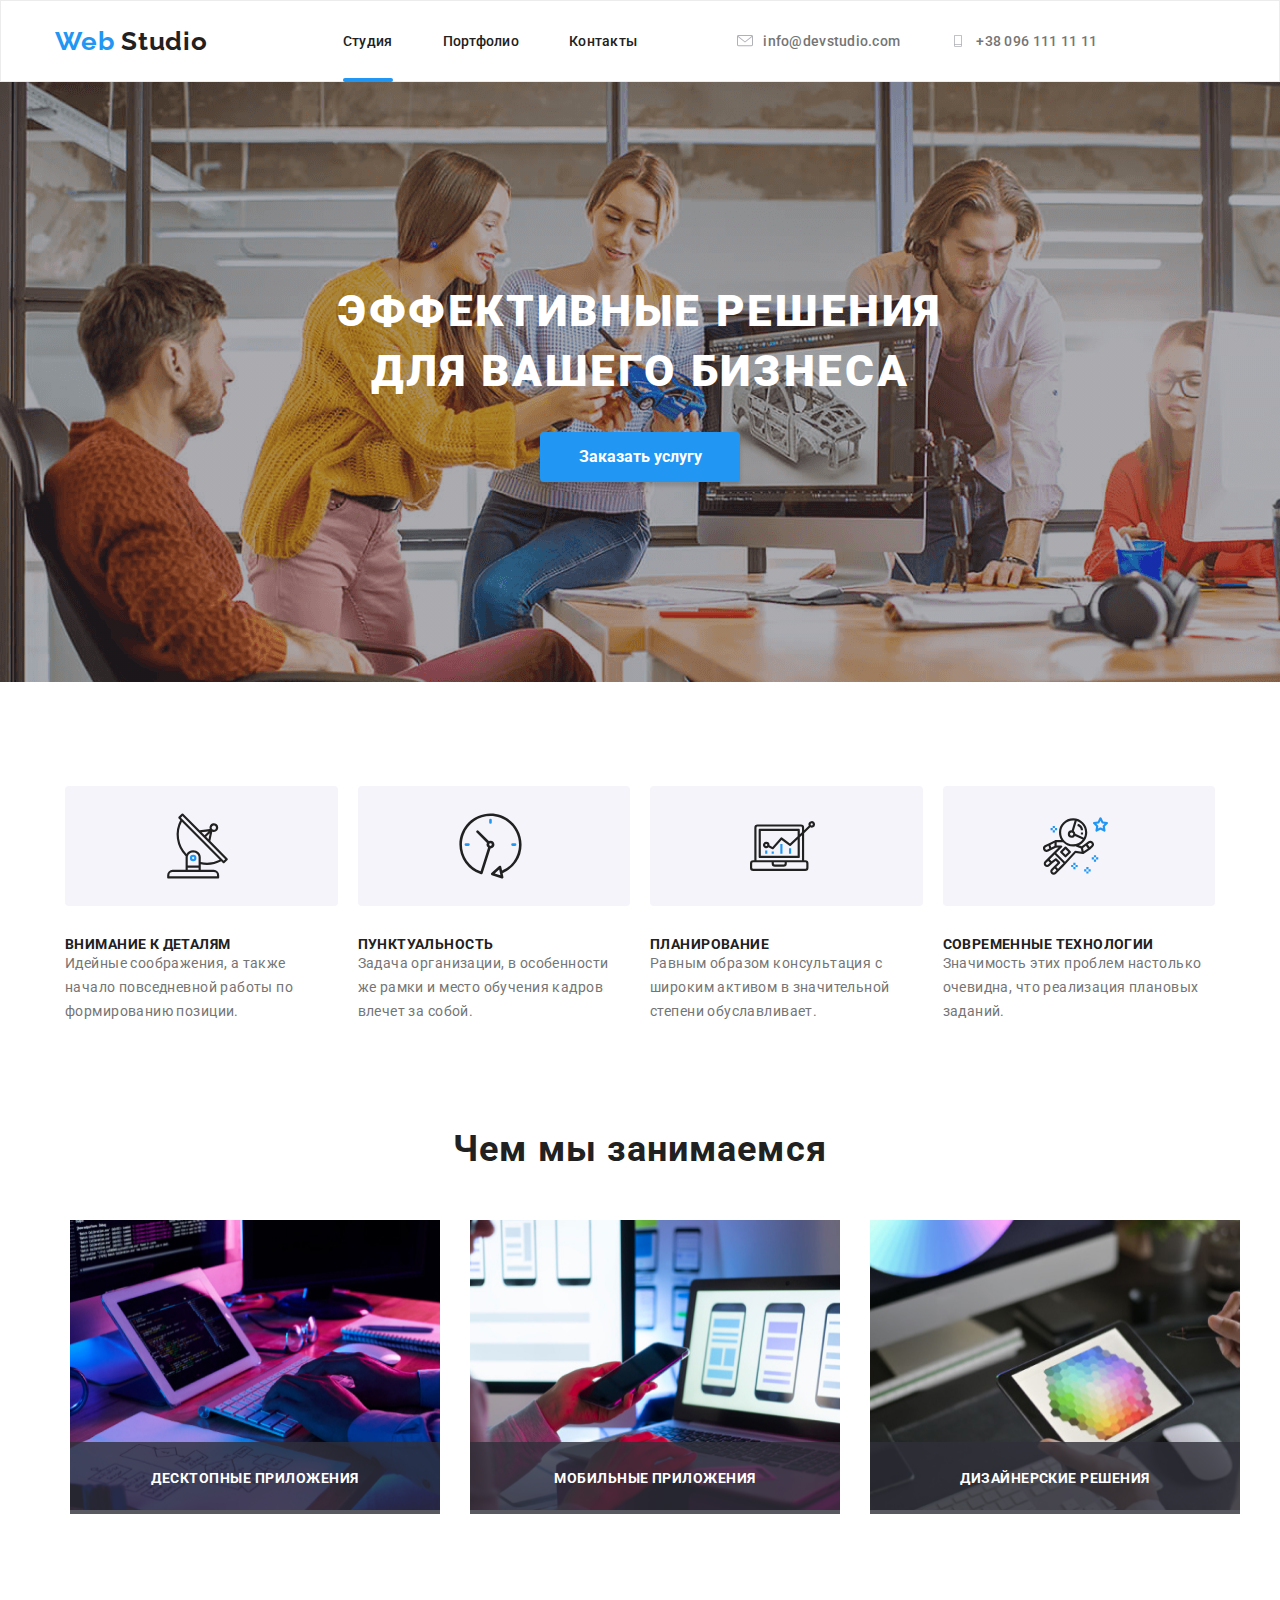
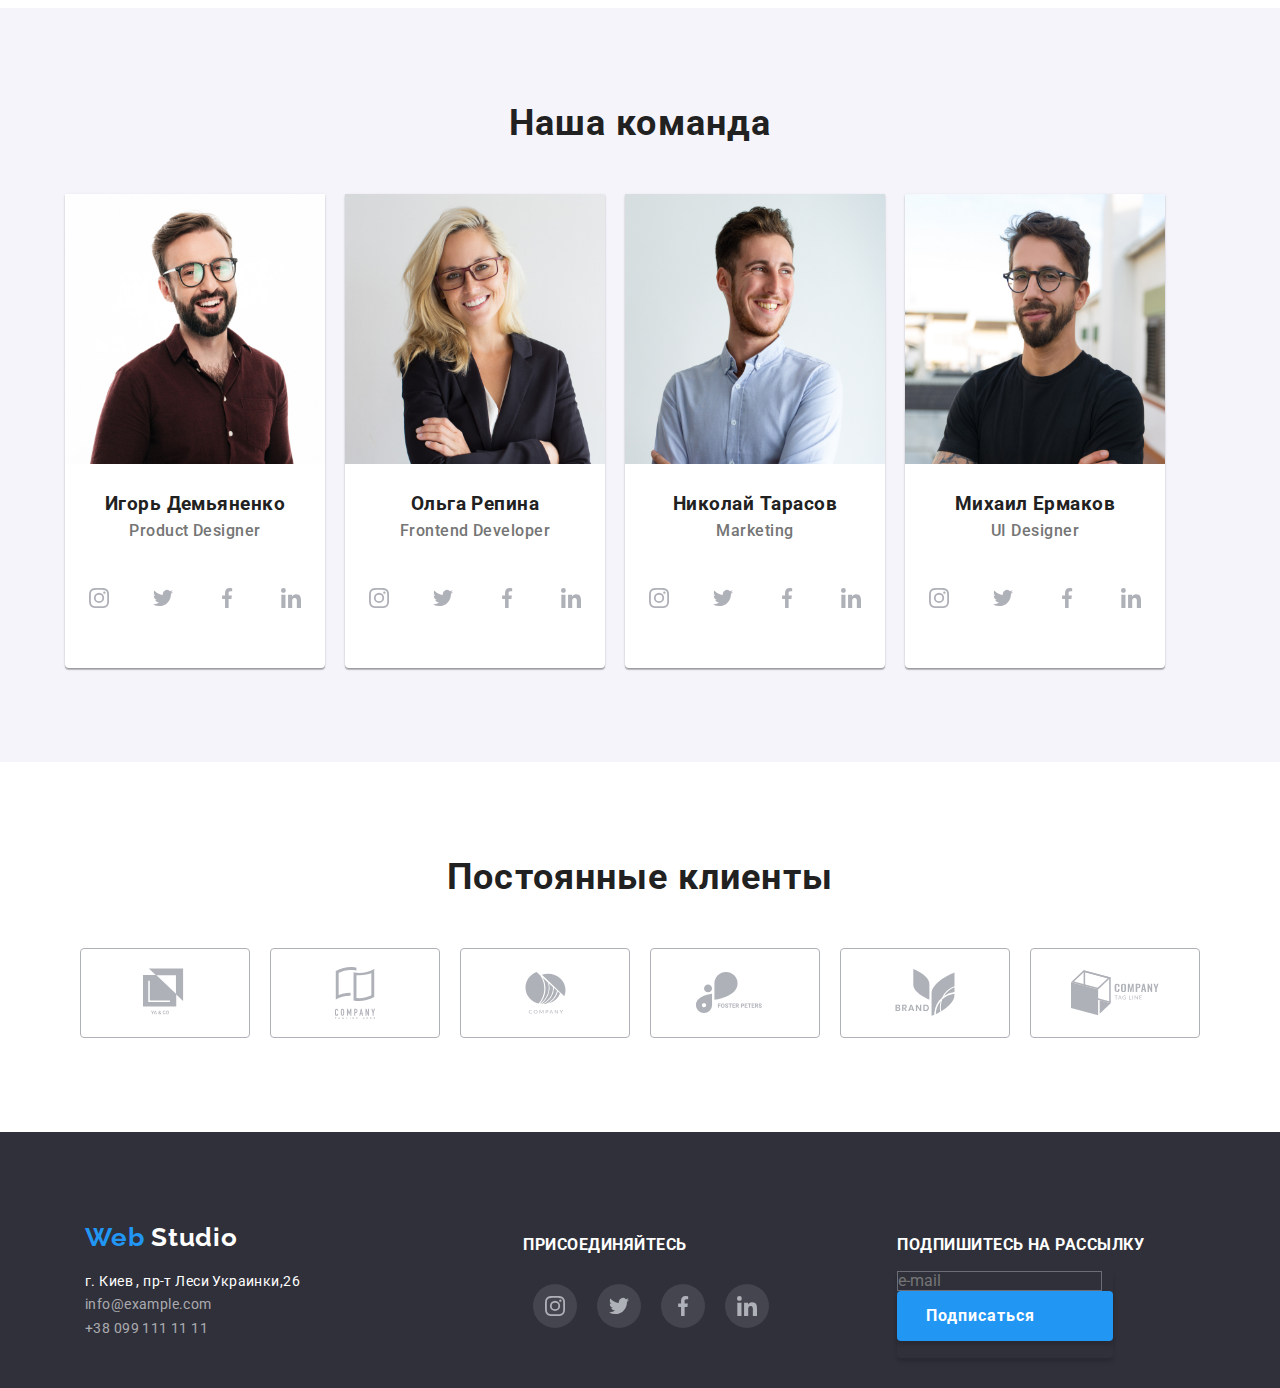
==== index.html @ d1aa99a6 "work with bakdrop use https://svgsprit.es/  add to sprite" ====
<!DOCTYPE html>
<html lang="ru">
	<head>
		<meta charset="UTF-8" />
		<meta name="viewport" content="width=device-width, initial-scale=1.0" />
		<meta http-equiv="X-UA-Compatible" content="ie=edge" />
		<link rel="icon" href="./favicon.ico" type="image/x-icon" />
		<link
			href="https://fonts.googleapis.com/css2?family=Raleway:wght@700&family=Roboto:wght@400;500;700;900&display=swap"
			rel="stylesheet"
		/>
		<link rel="stylesheet" href="./css/normalize.css" />
		<link rel="stylesheet" href="./css/style.css" />
		<title>Web Studio</title>
	</head>
	<body>
		<!-- Шапка сайту, навігація -->
		<header>
			<div class="container flex">
				<nav class="flex-header">
					<div class="logo">
						<!-- <img src="./images/logo.svg" alt="Логотип компанії" /> -->
						<a href="index.html" title="Main page">
							<span class="web">Web</span>
							<span class="studio">Studio</span>
						</a>
					</div>
					<ul class="link-menu list">
						<li class="item">
							<a href="https://ljubik.github.io/goit-markup-hw-04/index.html" class="menu-line current">Cтудия</a>
						</li>
						<li class="item"><a href="portfolio.html" class="menu-line">Портфолио</a></li>
						<li class="item"><a href="#contacts" class="menu-line">Контакты</a></li>
					</ul>
					<ul class="link-contact list">
						<li class="item">
							<a href="mailto:info@devstudio.com" class="link">
								<span class="link-item">
									<svg class="icon" width="10" height="16">
										<use xlink:href="./images/sprite.svg#icon_mail"></use>
									</svg>
								</span>

								<span>info@devstudio.com</span>
							</a>
						</li>
						<li class="item">
							<a href="tel:+380961111111" class="link">
								<span class="link-item">
									<svg class="icon" width="10" height="16">
										<use xlink:href="./images/sprite.svg#icon_mobile"></use>
									</svg>
								</span>

								<span>+38 096 111 11 11</span>
							</a>
						</li>
					</ul>
				</nav>
			</div>
		</header>
		<!-- Основний контент -->
		<main>
			<!-- розділ hero -->
			<section class="hero flex" title="Order a service">
				<div class="container">
					<div class="hero-center">
						<h1 class="hero-high-text">Эффективные решения для вашего бизнеса</h1>
						<button class="btn-hero" data-modal-open>Заказать услугу</button>
					</div>
				</div>
			</section>
			<!-- розділ benefits -->
			<section class="benefits flex" title="Benefits">
				<div class="container">
					<ul class="benefits-list list">
						<li class="benefits-item">
							<div class="rectangle1">
								<div class="rectangle1-img">
									<svg class="icon img">
										<use xlink:href="./images/sprite.svg#attentiontodetail"></use>
									</svg>
								</div>
							</div>
							<div class="rectangle1-txt">
								<h3>Внимание к деталям</h3>
								<p>Идейные соображения, а также начало повседневной работы по формированию позиции.</p>
							</div>
						</li>
						<li class="benefits-item">
							<div class="rectangle1">
								<div class="rectangle1-img">
									<svg class="icon">
										<use xlink:href="./images/sprite.svg#punctuality"></use>
									</svg>
								</div>
							</div>
							<div class="rectangle1-txt">
								<h3>Пунктуальность</h3>
								<p>Задача организации, в особенности же рамки и место обучения кадров влечет за собой.</p>
							</div>
						</li>
						<li class="benefits-item">
							<div class="rectangle1">
								<div class="rectangle1-img">
									<svg class="icon">
										<use xlink:href="./images/sprite.svg#planning"></use>
									</svg>
								</div>
							</div>
							<div class="rectangle1-txt">
								<h3>
									Планирование
								</h3>
								<p>Равным образом консультация с широким активом в значительной степени обуславливает.</p>
							</div>
						</li>
						<li class="benefits-item">
							<div class="rectangle1">
								<div class="rectangle1-img">
									<svg class="icon">
										<use xlink:href="./images/sprite.svg#technology"></use>
									</svg>
									<!-- <img src="./images/technology.svg" alt="Технологии" class="img" /> -->
								</div>
							</div>
							<div class="rectangle1-txt">
								<h3>
									Современные технологии
								</h3>
								<p>Значимость этих проблем настолько очевидна, что реализация плановых заданий.</p>
							</div>
						</li>
					</ul>
				</div>
			</section>
			<!-- розділ we-do -->
			<section class="we-do flex" title="What we do?">
				<div class="container">
					<h2 class="we-do-h-text">Чем мы занимаемся</h2>
					<div class="we-do-group">
						<ul class="we-do-list list">
							<li class="we-do-item">
								<div class="we-do-fig">
									<figure>
										<img src="./images/wedo-img1.jpg" alt="Зображення ноутбука" height="290" width="370" />
										<figcaption><div class="we-do-cap">Десктопные приложения</div></figcaption>
									</figure>
								</div>
							</li>
							<li class="we-do-item">
								<div class="we-do-fig">
									<figure>
										<img src="./images/wedo-img2.jpg" alt="Зображення мобільного" height="290" width="370" />
										<figcaption><div class="we-do-cap">Мобильные приложения</div></figcaption>
									</figure>
								</div>
							</li>
							<li class="we-do-item">
								<div class="we-do-fig">
									<figure>
										<img src="./images/wedo-img3.jpg" alt="Зображення сенсорного монітора" height="290" width="370" />
										<figcaption><div class="we-do-cap">Дизайнерские решения</div></figcaption>
									</figure>
								</div>
							</li>
						</ul>
					</div>
				</div>
			</section>
			<!-- розділ team -->
			<section class="team" title="Team">
				<div class="container team-container">
					<h2 class="team-h-text">Наша команда</h2>
					<ul class="team-list list">
						<li class="team-item">
							<div class="card">
								<img src="./images/img11.jpg" alt="Игорь Демьяненко" height="270" width="260" />
								<div class="team-card-info">
									<div class="team-title">
										<h3>Игорь Демьяненко</h3>
									</div>
									<p class="team-text" lang="en">Product Designer</p>
									<div class="social">
										<ul class="team-list list">
											<li class="team-card">
												<a
													href="https://instagram.com/"
													class="social-link"
													aria-label="Instagram"
													target="_blank"
													rel="noopener noreferrer"
												>
													<svg class="icon social" width="20" height="20">
														<use xlink:href="./images/sprite.svg#icon_instagram"></use>
													</svg>
												</a>
											</li>
											<li class="team-card">
												<a
													href="https://twitter.com/"
													class="social-link"
													aria-label="Twitter"
													target="_blank"
													rel="noopener noreferrer"
												>
													<svg class="icon social" width="20" height="20">
														<use xlink:href="./images/sprite.svg#icon_twitter"></use>
													</svg>
												</a>
											</li>
											<li class="team-card">
												<a
													href="https://facebook.com/"
													class="social-link"
													aria-label="Facebook"
													target="_blank"
													rel="noopener noreferrer"
												>
													<svg class="icon social" width="20" height="20">
														<use xlink:href="./images/sprite.svg#icon_facebook"></use>
													</svg>
												</a>
											</li>
											<li class="team-card">
												<a
													href="https://linkedin.com/"
													class="social-link"
													aria-label="Linkedin"
													target="_blank"
													rel="noopener noreferrer"
												>
													<svg class="icon social" width="20" height="20">
														<use xlink:href="./images/sprite.svg#icon_linkedin"></use>
													</svg>
												</a>
											</li>
										</ul>
									</div>
								</div>
							</div>
						</li>
						<li class="team-item">
							<div class="card">
								<img src="./images/img22.jpg" alt="Ольга Репина" height="270" width="260" />
								<div class="team-card-info">
									<div class="team-title">
										<h3>Ольга Репина</h3>
									</div>
									<p lang="en">Frontend Developer</p>
									<div class="social">
										<ul class="team-list list">
											<li class="team-card">
												<a
													href="https://instagram.com/"
													class="social-link"
													aria-label="Instagram"
													target="_blank"
													rel="noopener noreferrer"
												>
													<svg class="icon social" width="20" height="20">
														<use xlink:href="./images/sprite.svg#icon_instagram"></use>
													</svg>
												</a>
											</li>
											<li class="team-card">
												<a
													href="https://twitter.com/"
													class="social-link"
													aria-label="Twitter"
													target="_blank"
													rel="noopener noreferrer"
												>
													<svg class="icon social" width="20" height="20">
														<use xlink:href="./images/sprite.svg#icon_twitter"></use>
													</svg>
												</a>
											</li>
											<li class="team-card">
												<a
													href="https://facebook.com/"
													class="social-link"
													aria-label="Facebook"
													target="_blank"
													rel="noopener noreferrer"
												>
													<svg class="icon social" width="20" height="20">
														<use xlink:href="./images/sprite.svg#icon_facebook"></use>
													</svg>
												</a>
											</li>
											<li class="team-card">
												<a
													href="https://linkedin.com/"
													class="social-link"
													aria-label="Linkedin"
													target="_blank"
													rel="noopener noreferrer"
												>
													<svg class="icon social" width="20" height="20">
														<use xlink:href="./images/sprite.svg#icon_linkedin"></use>
													</svg>
												</a>
											</li>
										</ul>
									</div>
								</div>
							</div>
						</li>
						<li class="team-item">
							<div class="card">
								<img src="./images/img33.jpg" alt="Николай Тарасов" height="270" width="260" />
								<div class="team-card-info">
									<div class="team-title">
										<h3>Николай Тарасов</h3>
									</div>
									<p lang="en">Marketing</p>
									<div class="social">
										<ul class="team-list list">
											<li class="team-card">
												<a
													href="https://instagram.com/"
													class="social-link"
													aria-label="Instagram"
													target="_blank"
													rel="noopener noreferrer"
												>
													<svg class="icon social" width="20" height="20">
														<use xlink:href="./images/sprite.svg#icon_instagram"></use>
													</svg>
												</a>
											</li>
											<li class="team-card">
												<a
													href="https://twitter.com/"
													class="social-link"
													aria-label="Twitter"
													target="_blank"
													rel="noopener noreferrer"
												>
													<svg class="icon social" width="20" height="20">
														<use xlink:href="./images/sprite.svg#icon_twitter"></use>
													</svg>
												</a>
											</li>
											<li class="team-card">
												<a
													href="https://facebook.com/"
													class="social-link"
													aria-label="Facebook"
													target="_blank"
													rel="noopener noreferrer"
												>
													<svg class="icon social" width="20" height="20">
														<use xlink:href="./images/sprite.svg#icon_facebook"></use>
													</svg>
												</a>
											</li>
											<li class="team-card">
												<a
													href="https://linkedin.com/"
													class="social-link"
													aria-label="Linkedin"
													target="_blank"
													rel="noopener noreferrer"
												>
													<svg class="icon social" width="20" height="20">
														<use xlink:href="./images/sprite.svg#icon_linkedin"></use>
													</svg>
												</a>
											</li>
										</ul>
									</div>
								</div>
							</div>
						</li>
						<li class="team-item">
							<div class="card">
								<img src="./images/img44.jpg" alt="Михаил Ермаков" height="270" width="260" />
								<div class="team-card-info">
									<div class="team-title">
										<h3>Михаил Ермаков</h3>
									</div>
									<p lang="en">UI Designer</p>
									<div class="social">
										<ul class="team-list list">
											<li class="team-card">
												<a
													href="https://instagram.com/"
													class="social-link"
													aria-label="Instagram"
													target="_blank"
													rel="noopener noreferrer"
												>
													<svg class="icon social" width="20" height="20">
														<use xlink:href="./images/sprite.svg#icon_instagram"></use>
													</svg>
												</a>
											</li>
											<li class="team-card">
												<a
													href="https://twitter.com/"
													class="social-link"
													aria-label="Twitter"
													target="_blank"
													rel="noopener noreferrer"
												>
													<svg class="icon social" width="20" height="20">
														<use xlink:href="./images/sprite.svg#icon_twitter"></use>
													</svg>
												</a>
											</li>
											<li class="team-card">
												<a
													href="https://facebook.com/"
													class="social-link"
													aria-label="Facebook"
													target="_blank"
													rel="noopener noreferrer"
												>
													<svg class="icon social" width="20" height="20">
														<use xlink:href="./images/sprite.svg#icon_facebook"></use>
													</svg>
												</a>
											</li>
											<li class="team-card">
												<a
													href="https://linkedin.com/"
													class="social-link"
													aria-label="Linkedin"
													target="_blank"
													rel="noopener noreferrer"
												>
													<svg class="icon social" width="20" height="20">
														<use xlink:href="./images/sprite.svg#icon_linkedin"></use>
													</svg>
												</a>
											</li>
										</ul>
									</div>
								</div>
							</div>
						</li>
					</ul>
				</div>
			</section>
			<!-- розділ сlients -->
			<section class="clients" title="Clients">
				<div class="container">
					<h2 class="clients-h-text">Постоянные клиенты</h2>
					<div class="clients-cont flex">
						<ul class="clients-list">
							<li class="clients-card list">
								<div class="clients-logo">
									<a href="#" target="_blank" rel="noopener noreferrer" class="link-clients">
										<svg class="icon-clients" width="44" height="50">
											<use xlink:href="./images/sprite.svg#logo_1"></use>
										</svg>
									</a>
								</div>
							</li>
							<li class="clients-card list">
								<div class="clients-logo">
									<a href="#" target="_blank" rel="noopener noreferrer" class="link-clients">
										<svg class="icon-clients" width="40" height="52">
											<use xlink:href="./images/sprite.svg#logo_2"></use>
										</svg>
									</a>
								</div>
							</li>
							<li class="clients-card list">
								<div class="clients-logo">
									<a href="#" target="_blank" rel="noopener noreferrer" class="link-clients">
										<svg class="icon-clients" width="41" height="42">
											<use xlink:href="./images/sprite.svg#logo_3"></use>
										</svg>
									</a>
								</div>
							</li>
							<li class="clients-card list">
								<div class="clients-logo">
									<a href="#" target="_blank" rel="noopener noreferrer" class="link-clients">
										<svg class="icon-clients" width="80" height="42">
											<use xlink:href="./images/sprite.svg#logo_4"></use>
										</svg>
									</a>
								</div>
							</li>
							<li class="clients-card list">
								<div class="clients-logo">
									<a href="#" target="_blank" rel="noopener noreferrer" class="link-clients">
										<svg class="icon-clients" width="60" height="47">
											<use xlink:href="./images/sprite.svg#logo_5"></use>
										</svg>
									</a>
								</div>
							</li>
							<li class="clients-card list">
								<div class="clients-logo">
									<a href="#" target="_blank" rel="noopener noreferrer" class="link-clients">
										<svg class="icon-clients" width="88" height="46">
											<use xlink:href="./images/sprite.svg#logo_6"></use>
										</svg>
									</a>
								</div>
							</li>
						</ul>
					</div>
				</div>
			</section>
		</main>
		<!-- Нижня частина сайту -->
		<footer id="contacts">
			<div class="container">
				<div class="footer">
					<ul class="foot-list list">
						<li class="foot-address">
							<div class="logo">
								<a href="index.html" title="Main page">
									<span class="web">Web</span>
									<span class="studio-down">Studio</span>
									<br />
								</a>
							</div>
							<div class="address">
								<address>г. Киев , пр-т Леси Украинки,26</address>

								<p><a href="mailto:info@example.com" class="down-cont-link">info@example.com</a></p>
								<p><a href="tel:380991111111" class="down-cont-link">+38 099 111 11 11</a></p>
							</div>
						</li>
						<li class="foot-social">
							<h4>Присоединяйтесь</h4>
							<div class="social">
								<ul class="team-list list">
									<li class="team-card foot-social-card">
										<a
											href="https://instagram.com/"
											class="social-link"
											aria-label="Instagram"
											target="_blank"
											rel="noopener noreferrer"
										>
											<svg class="icon social" width="20" height="20">
												<use xlink:href="./images/sprite.svg#icon_instagram"></use>
											</svg>
										</a>
									</li>
									<li class="team-card foot-social-card">
										<a
											href="https://twitter.com/"
											class="social-link"
											aria-label="Twitter"
											target="_blank"
											rel="noopener noreferrer"
										>
											<svg class="icon social" width="20" height="20">
												<use xlink:href="./images/sprite.svg#icon_twitter"></use>
											</svg>
										</a>
									</li>
									<li class="team-card foot-social-card">
										<a
											href="https://facebook.com/"
											class="social-link"
											aria-label="Facebook"
											target="_blank"
											rel="noopener noreferrer"
										>
											<svg class="icon social" width="20" height="20">
												<use xlink:href="./images/sprite.svg#icon_facebook"></use>
											</svg>
										</a>
									</li>
									<li class="team-card foot-social-card">
										<a
											href="https://linkedin.com/"
											class="social-link"
											aria-label="Linkedin"
											target="_blank"
											rel="noopener noreferrer"
										>
											<svg class="icon social" width="20" height="20">
												<use xlink:href="./images/sprite.svg#icon_linkedin"></use>
											</svg>
										</a>
									</li>
								</ul>
							</div>
						</li>
						<li class="foot-subscribe">
							<h4>Подпишитесь на рассылку</h4>
							<form action="/" id="usrform">
								<input type="text" placeholder="e-mail" class="inpt-mail" name="usrname" />
								<button class="btn-subscribe">
									Подписаться
								</button>
							</form>
						</li>
					</ul>
				</div>
			</div>
		</footer>
		<div class="backdrop is-hidden" data-modal>
			<div class="modal">
				<button class="btn-close-modal" data-modal-close>
					X
					<svg class="" width="11" height="11">
						<use xlink:href="./images/icon/icon_close.svg"></use>
					</svg>
				</button>
				<p>Modal Text</p>
			</div>
		</div>
		<script src="./js/modal.js"></script>
	</body>
</html>
---- css/style.css ----
html {
	box-sizing: border-box;
}

*,
*::before,
*::after {
	box-sizing: inherit;
	margin: 0;
	padding: 0;
	/*outline: 2px solid blue;*/
}

/* *[ Index page style ]* */

/* font-family: 'Raleway', sans-serif;
font-family: 'Roboto', sans-serif; */

:root {
	--dark-color: #212121;
	--body-color: #757575;
	--icon-color: #afb1b8;
	--link-color: #2196f3;
	--light-color: #ffffff;
	--footer-bgcolor: #2f303a;
	--bkg-lite-color: #f5f4fa;
	--bkg-card-color: rgba(47, 48, 58, 0.8);
	--box-shadow-dark: rgba(0, 0, 0, 0.15);
}

body {
	font-family: "Roboto", sans-serif;
	font-style: normal;
	font-weight: normal;
	letter-spacing: 0.03em;
	color: var(--dark-color);
}

a {
	text-decoration: none;
	color: var(--dark-color);
}

/* img {
	display: block;
	width: 100%;
	height: auto;
	clear: left;
} */

a:hover,
a:focus {
	color: var(--link-color);
	fill: var(--link-color);
	transition: color 250ms cubic-bezier(0.4, 0, 0.2, 1);
	transition: fill 250ms cubic-bezier(0.4, 0, 0.2, 1);
}

header {
	border: 1px solid #ececec;
}

.container {
	width: 1200px;
	padding-left: 15px;
	padding-right: 15px;
	margin-left: auto;
	margin-right: auto;
}

.flex {
	display: flex;
}

.flex-header {
	display: flex;
	align-items: center;
}

.nav {
	margin-top: 32px;
	margin-bottom: 32px;
}

.logo {
	font-family: "Raleway", sans-serif;
	font-style: normal;
	font-weight: bold;
	font-size: 26px;
	line-height: 1.192;
	letter-spacing: 0.03em;
	left: 215px;
	top: 24px;
	margin-right: 85px;
	display: inline-block;
}

.web {
	color: var(--link-color);
}

.studio {
	color: var(--dark-color);
}

.list {
	list-style: none;
	padding: 0;
	margin: 0;
}

.link-menu {
	display: flex;
	margin-left: 50px;
	padding-top: 32px;
	padding-bottom: 32px;
	font-size: 14px;
	font-weight: 500;
	letter-spacing: 0.02em;
}

.link-contact {
	display: flex;
	margin-left: 50px;
	padding-top: 32px;
	padding-bottom: 32px;
	flex-direction: row;
	font-size: 14px;
	font-weight: 500;
	letter-spacing: 0.02em;
}

.link-contact .link {
	display: flex;
}

.link-item {
	display: flex;
	align-items: center;
	margin-right: 10px;
}

.icon {
	fill: var(--icon-color);
}

.link-contact svg {
	width: 16px;
	height: 12px;
	align-items: baseline;
}

.link-contact a {
	color: var(--body-color);
	fill: var(--link-color);
}

.link .svg {
	display: inline;
	vertical-align: middle;
}

.link-contact a:hover,
.link-contact a:focus,
.link-contact svg:hover,
.link-contact svg:focus {
	color: var(--link-color);
	--icon-color: var(--link-color);
	transition: color 250ms cubic-bezier(0.4, 0, 0.2, 1);
}

.item {
	margin-right: 50px;
	position: relative;
}

.menu-line::after {
	position: absolute;
	content: "";
	top: 45px;
	display: block;
	left: 0;
	bottom: 0;
	width: 100%;
	height: 4px;
	border-radius: 2px;
	background-color: var(--link-color);
	z-index: 2;
	opacity: 0;
	transform: scaleX(0);
	transition: transform 250ms cubic-bezier(0.4, 0, 0.2, 1), opacity 250ms cubic-bezier(0.4, 0, 0.2, 1);
}

.menu-line.current::after {
	opacity: 1;
	transform: scaleX(1);
}

.menu-line:hover::after {
	opacity: 1;
	transform: scaleX(1);
}

.hero {
	padding-bottom: 200px;
	padding-top: 200px;
	background-image: linear-gradient(rgba(47, 48, 58, 0.4), rgba(47, 48, 58, 0.4)), url(../images/Header_img_opt.png);
	max-width: 1600px;
	display: flex;
	flex-wrap: wrap;
	align-items: center;
	justify-content: center;
	margin: 0 auto;
}

.hero-center {
	text-align: center;
	margin: 0 auto;
}

.hero-high-text {
	font-family: "Roboto", sans-serif;
	font-style: normal;
	letter-spacing: 0.06em;
	color: var(--light-color);
	width: 696px;
	font-weight: 900;
	font-size: 44px;
	line-height: 1.363;
	text-transform: uppercase;
	text-align: center;
	display: flex;
	justify-content: center;
	align-items: center;
	margin: 0 auto;
	padding-bottom: 30px;
}

.btn-hero {
	margin: 0 auto;
	font-weight: bold;
	font-size: 16px;
	line-height: 1.875;
	display: flex;
	align-items: center;
	color: var(--light-color);
	border: none;
	border-radius: 4px;
	box-shadow: 0px 4px 4px rgba(0, 0, 0, 0.15);
	background: var(--link-color);
	width: 200px;
	padding: 10px;
	justify-content: center;
	align-items: center;
}

.btn-hero:hover,
.btn-hero:focus,
.btn-subscribe:hover,
.btn-subscribe:focus {
	background: var(--link-color);
	border-radius: 4px;
	/* box-shadow: 0px 4px 4px rgba(0, 0, 0, 0.15); */
	box-shadow: 0px 4px 4px var(--dark-color);
	cursor: pointer;
	border: none;
	/*ефект зникання*/
	/* transform: scale(2, 0.5);  */
	/* opacity: 0; */
	transition: background-color 250ms cubic-bezier(0.4, 0, 0.2, 1);
}

.btn-hero:active,
.btn-subscribe:active {
	border: none;
}

.benefits {
	padding-top: 94px;
	padding-bottom: 94px;
}

.benefits p {
	font-size: 14px;
	line-height: 1.71;
	letter-spacing: 0.03em;
	color: var(--body-color);
}

.benefits h3 {
	font-weight: bold;
	font-size: 14px;
	line-height: 1.143;
	letter-spacing: 0.03em;
	text-transform: uppercase;
	color: var (--dark-color);
}

.benefits-list {
	display: flex;
}

.benefits-item {
	margin: 10px;
	width: calc((100% - 30px * 2) / 4);
}

.rectangle1 {
	border-radius: 4px;
	display: flex;
	flex-wrap: wrap;
	justify-items: center;
	/* width: calc((100%-30px * 3) / 4); */
	background-color: var(--bkg-lite-color);
	padding-left: 100px;
	padding-top: 25px;
	padding-right: 100px;
	padding-bottom: 25px;
}

.img {
	border-style: none;
	display: block; /* для прибирання пропусків пiсля інлайн компонентів */
}

.rectangle1-img {
	display: flex;
	align-items: center;
	justify-content: center;
}

.rectangle1-img .icon {
	fill: var(--icon-color);
	width: 65px;
	height: 70px;
}

.rectangle1-txt {
	display: flex;
	flex-wrap: wrap;
	padding-top: 30px;
}

.we-do {
	font-weight: bold;
	letter-spacing: 0.03em;
	/* padding-top: 94px; */
	padding-bottom: 94px;
}

.we-do-group {
	display: flex;
	padding-left: 15px;
	padding-right: 15px;
}

.we-do-list {
	display: flex;
}

.we-do-item {
	width: calc((100% - 30px * 2) / 3);
}

.we-do-item:nth-child(even) {
	margin-right: 30px;
	margin-left: 30px;
}

.we-do-fig figcaption {
	font-size: 14px;
	line-height: 1.143;
	text-transform: uppercase;
	text-align: center;
	display: block;
	position: absolute;
	bottom: 0px;
	left: 0px;
	width: 100%;
}

figure {
	position: relative;
}

.we-do-cap {
	display: flex;
	padding-bottom: 28px;
	padding-top: 28px;
	justify-content: center;
	background-color: var(--bkg-card-color);
	color: var(--light-color);
	width: 100%;
}

.team {
	background: var(--bkg-lite-color);
	display: flex;
	flex-wrap: nowrap;
	padding-top: 94px;
	padding-bottom: 94px;
}

.team-container {
	flex-wrap: nowrap;
}

.team-list {
	display: flex;
	flex-wrap: wrap;
}

.team-item {
	display: flex;
	margin-left: 10px;
	margin-right: 10px;
}

.we-do-h-text,
.team-h-text,
.clients-h-text {
	font-family: "Roboto", sans-serif;
	font-style: normal;
	font-weight: bold;
	font-size: 36px;
	line-height: 1.167;
	color: var(--dark-color);
	text-align: center;
	letter-spacing: 0.03em;
	padding-bottom: 50px;
}

.card {
	width: 260px;
	background: var(--light-color);
	box-shadow: 0px 1px 3px rgba(0, 0, 0, 0.12), 0px 1px 1px rgba(0, 0, 0, 0.14), 0px 2px 1px rgba(0, 0, 0, 0.2);
	border-radius: 0px 0px 4px 4px;
	display: flex;
	flex-wrap: wrap;
	justify-content: center;
}

.team-card-info {
	display: flex;
	flex-wrap: wrap;
	padding-top: 30px;
	padding-bottom: 18px;
	flex-direction: column;
}

.social-link {
	display: flex;
	justify-content: center;
	align-items: center;
	width: 44px;
	height: 44px;
	border-radius: 50%;
}

.social {
	display: flex;
	justify-content: center;
	flex-wrap: nowrap;
	background-color: transparent;
}

.team-title {
	display: flex;
	justify-content: center;
	flex-wrap: wrap;
}

.card h3 {
	text-align: center;
}

.card p {
	font-weight: 500;
	font-size: 16px;
	line-height: 1.875;
	color: var(--body-color);
	text-align: center;
}

.team-card {
	flex-wrap: nowrap;
	margin-top: 30px;
	margin-left: 10px;
	margin-right: 10px;
	margin-bottom: 30px;
}

.team-card svg {
	display: flex;
	width: 20px;
	height: 20px;
	justify-content: center;
}

.team-card a:hover,
.team-card a:focus,
.social-link:hover,
.social-link:focus {
	color: var(--link-color);
	--icon-color: var(--light-color);
	background: var(--link-color);
	border-radius: 50%;
	opacity: 1;
	transition: background-color 250ms cubic-bezier(0.4, 0, 0.2, 1);
	/* transition: background-color 0.2s ease-in; */
}

.clients {
	letter-spacing: 0.03em;
	padding-top: 94px;
	padding-bottom: 94px;
}

.clients-cont {
	display: inline;
	flex-wrap: nowrap;
}

.clients-list {
	display: flex;
	justify-content: center;
}

.clients-card {
	display: flex;
	flex-direction: row;
	margin-left: 10px;
	margin-right: 10px;
	justify-content: center;
	align-items: center;
}

.link-clients {
	display: flex;
	width: 170px;
	height: 90px;
	border: 1px solid #afb1b8;
	border-radius: 4px;
	vertical-align: middle;
	justify-content: center;
	align-items: center;
}

.clients-logo svg {
	display: flex;
	/* width: 40px;
	height: 40px; */
	justify-content: center;
}

.link-clients:hover,
.link-clients:focus {
	border: 1px solid var(--link-color);
	--icon-color: var(--link-color);
	opacity: 1;
	transition: border 250ms cubic-bezier(0.4, 0, 0.2, 1), opacity 250ms cubic-bezier(0.4, 0, 0.2, 1);
}

footer {
	left: 1px;
	background: var(--footer-bgcolor);
	color: var(--light-color);
	display: flex;
}

.footer {
	display: flex;
	padding: 30px;
}

.foot-list {
	display: flex;
	flex-wrap: nowrap;
	/*width: calc((100% - 30px * 2) / 3); */
}

.foot-address {
	display: flex;
	flex-wrap: wrap;
	padding-top: 60px;
	font-size: 14px;
	line-height: 1.71;
	letter-spacing: 0.03em;
}

.foot-social {
	display: flex;
	flex-wrap: wrap;
	text-transform: uppercase;
	padding-top: 74px;
	padding-left: 147px;
}

.foot-social-card {
	background: rgba(255, 255, 255, 0.1);
	border-radius: 50%;
}

.foot-subscribe {
	display: flex;
	flex-wrap: wrap;
	text-transform: uppercase;
	padding-top: 74px;
	padding-left: 104px;
}

.studio-down {
	color: var(--light-color);
	display: inline;
}
.address {
	display: flex;
	flex-wrap: wrap;
	display: inline-block;
}

address {
	font-style: normal;
}

.down-cont-link {
	color: rgba(255, 255, 255, 0.6);
}

form {
	box-shadow: 0px 4px 4px rgba(0, 0, 0, 0.15);
	border-radius: 4px;
	position: relative;
}

.inpt-mail {
	border: 1px solid rgba(255, 255, 255, 0.3);
	box-sizing: border-box;
	/* box-shadow: 0px 4px 4px rgba(0, 0, 0, 0.15);
  border-radius: 4px; */
	background: var(--footer-bgcolor);
}

.btn-subscribe {
	color: var(--light-color);
	background-color: var(--link-color);
	font-style: normal;
	font-weight: bold;
	font-size: 16px;
	line-height: 1.875;
	display: flex;
	align-items: center;
	text-align: center;
	letter-spacing: 0.06em;
	border-radius: 4px;
	box-shadow: 0px 4px 4px rgba(0, 0, 0, 0.15);
	padding-left: 29px;
	padding-right: 62px;
	padding-top: 10px;
	padding-bottom: 10px;
	border: none;
}

.btn-subscribe::after {
	content: "";
	display: block;
	margin-right: 16px;
	background-image: url(../images/icon/icon_send.svg);
	background-repeat: no-repeat;
}

/* *[ Modal window style ]* */
.backdrop {
	position: fixed;
	top: 0;
	left: 0;
	bottom: 0;
	width: 100%;
	background-color: rgba(25, 28, 38, 0.8);
	pointer-events: none;
	z-index: 100;
	opacity: 1;

	transition: opacity 250ms cubic-bezier(0.4, 0, 0.2, 1);
}

.backdrop.is-hidden {
	/* visibility: hidden; */
	pointer-events: none;
	opacity: 0;
}

.backdrop.is-hidden .modal {
	transform: translate(-50%, -50%) scale(1.1);
}

.modal {
	width: 528px;
	/* display: flex; */
	min-width: 528px;
	height: 80%;
	padding: 80px 40px;
	position: absolute;
	top: 50%;
	left: 50%;
	background-color: #f7f7f7;
	transform: translate(-50%, -50%) scale(1);
	transition: transform 250ms cubic-bezier(0.4, 0, 0.2, 1);
	padding: 80px 40px;
	z-index: 101;
}

.modal p {
	font-size: 24px;
}

.btn-close-modal {
	position: absolute;
	top: 15px;
	right: 15px;
	width: 30px;
	height: 30px;
	border-radius: 50%;
	border: 1px solid rgba(0, 0, 0, 0.1);
	/* border: 1px solid var(--dark-color); */
	background-color: var(--icon-color);
	color: var(--light-color);
	cursor: pointer;
	z-index: 302;
}

.btn-close-modal:hover {
	background-color: var(--link-color);
	transition: background-color 0.2s ease-in;
}

/* *[ Portfolio page style ]* */
.gallery-section {
	display: flex;
	padding-bottom: 94px;
	padding-top: 94px;
}

.gallery {
	display: flex;
	width: 1176px;
	padding-top: 40px;
}

.btn-gal-group {
	display: flex;
	justify-content: center;
}

.btn {
	background: var(--bkg-lite-color);
	border-radius: 4px;
}

.btn:hover,
.btn:focus {
	background-color: var(--link-color);
	/* border: 2px solid var(--link-color); */
	border: none;
	box-shadow: 0px 3px 1px rgba(0, 0, 0, 0.1), 0px 1px 2px rgba(0, 0, 0, 0.08), 0px 2px 2px rgba(0, 0, 0, 0.12);
	color: var(--light-color);
	cursor: pointer;
	transition: background-color 250ms cubic-bezier(0.4, 0, 0.2, 1);
}

.btn-gallery {
	background: var(--bkg-lite-color);
	border-radius: 4px;
	border: none;
	border-color: var(--bkg-lite-color);
	font-weight: 500;
	font-size: 16px;
	line-height: 1.625;
	letter-spacing: 0.03em;
	color: var(--dark-color);
	padding-left: 22px;
	padding-right: 22px;
	padding-top: 6px;
	padding-bottom: 6px;
	margin-left: 4px;
	margin-right: 4px;
}

.gallery-list {
	display: flex;
	flex-wrap: wrap;
	justify-content: space-between;
}

.gal-item {
	width: calc((100% - 30px * 2) / 3);
	margin-bottom: 30px;
}

.card-gallery {
	background: var(--light-color);
	border: 1px solid #eeeeee;
	box-sizing: border-box;
	/* box-shadow: 1px 4px 6px rgba(0, 0, 0, 0.16), 0px 4px 4px rgba(0, 0, 0, 0.06), 0px 1px 1px rgba(0, 0, 0, 0.12); */
	/* border-radius: 0px 0px 4px 4px; */
	display: flex;
	flex-wrap: wrap;
	border: 1px solid #eeeeee;
	box-sizing: border-box;
	position: relative;
}

.gal-card-img {
	position: relative;
}

.gal-card-overlay {
	position: absolute;
	top: 0;
	left: 0;
	width: 100%;
	height: 100%;
	background-color: rgba(33, 150, 243, 0.9);
	transform: translateY(100%);
	opacity: 0;
	transition: transform 250ms cubic-bezier(0.4, 0, 0.2, 1), opacity 250ms cubic-bezier(0.4, 0, 0.2, 1);
}

.card-gallery:hover .gal-card-overlay {
	transform: translateX(0);
	opacity: 1;
}

.gal-card-actions {
	position: absolute;
	display: flex;
	top: 0;
	left: 0;
	transform: translate(-50%, -50%);
	opacity: 0;
	transition: opacity 250ms cubic-bezier(0.4, 0, 0.2, 1) 250ms;
}

.card-gallery:hover .gal-card-actions {
	opacity: 1;
}

.gal-card-text {
	font-style: normal;
	font-weight: normal;
	font-size: 18px;
	line-height: 1.56;
	letter-spacing: 0.03em;
	color: var(--light-color);
	position: absolute;
	display: block;
	left: 24px;
	right: 24px;
	top: 63px;
	bottom: 63px;
	width: 322px;
}

.gal-card-info {
	flex-wrap: wrap;
	padding-left: 20px;
}

.card-gallery h2 {
	font-size: 18px;
	line-height: 2;
	letter-spacing: 0.06em;
	color: var(--dark-color);
}

.card-gallery p {
	display: flex;
	margin-top: 30px;
	margin-bottom: 18px;
	font-weight: normal;
	font-size: 16px;
	line-height: 1.875;
	letter-spacing: 0.03em;
	color: var(--body-color);
}

.gallery-txt {
	display: flex;
	color: var(--light-color);
}
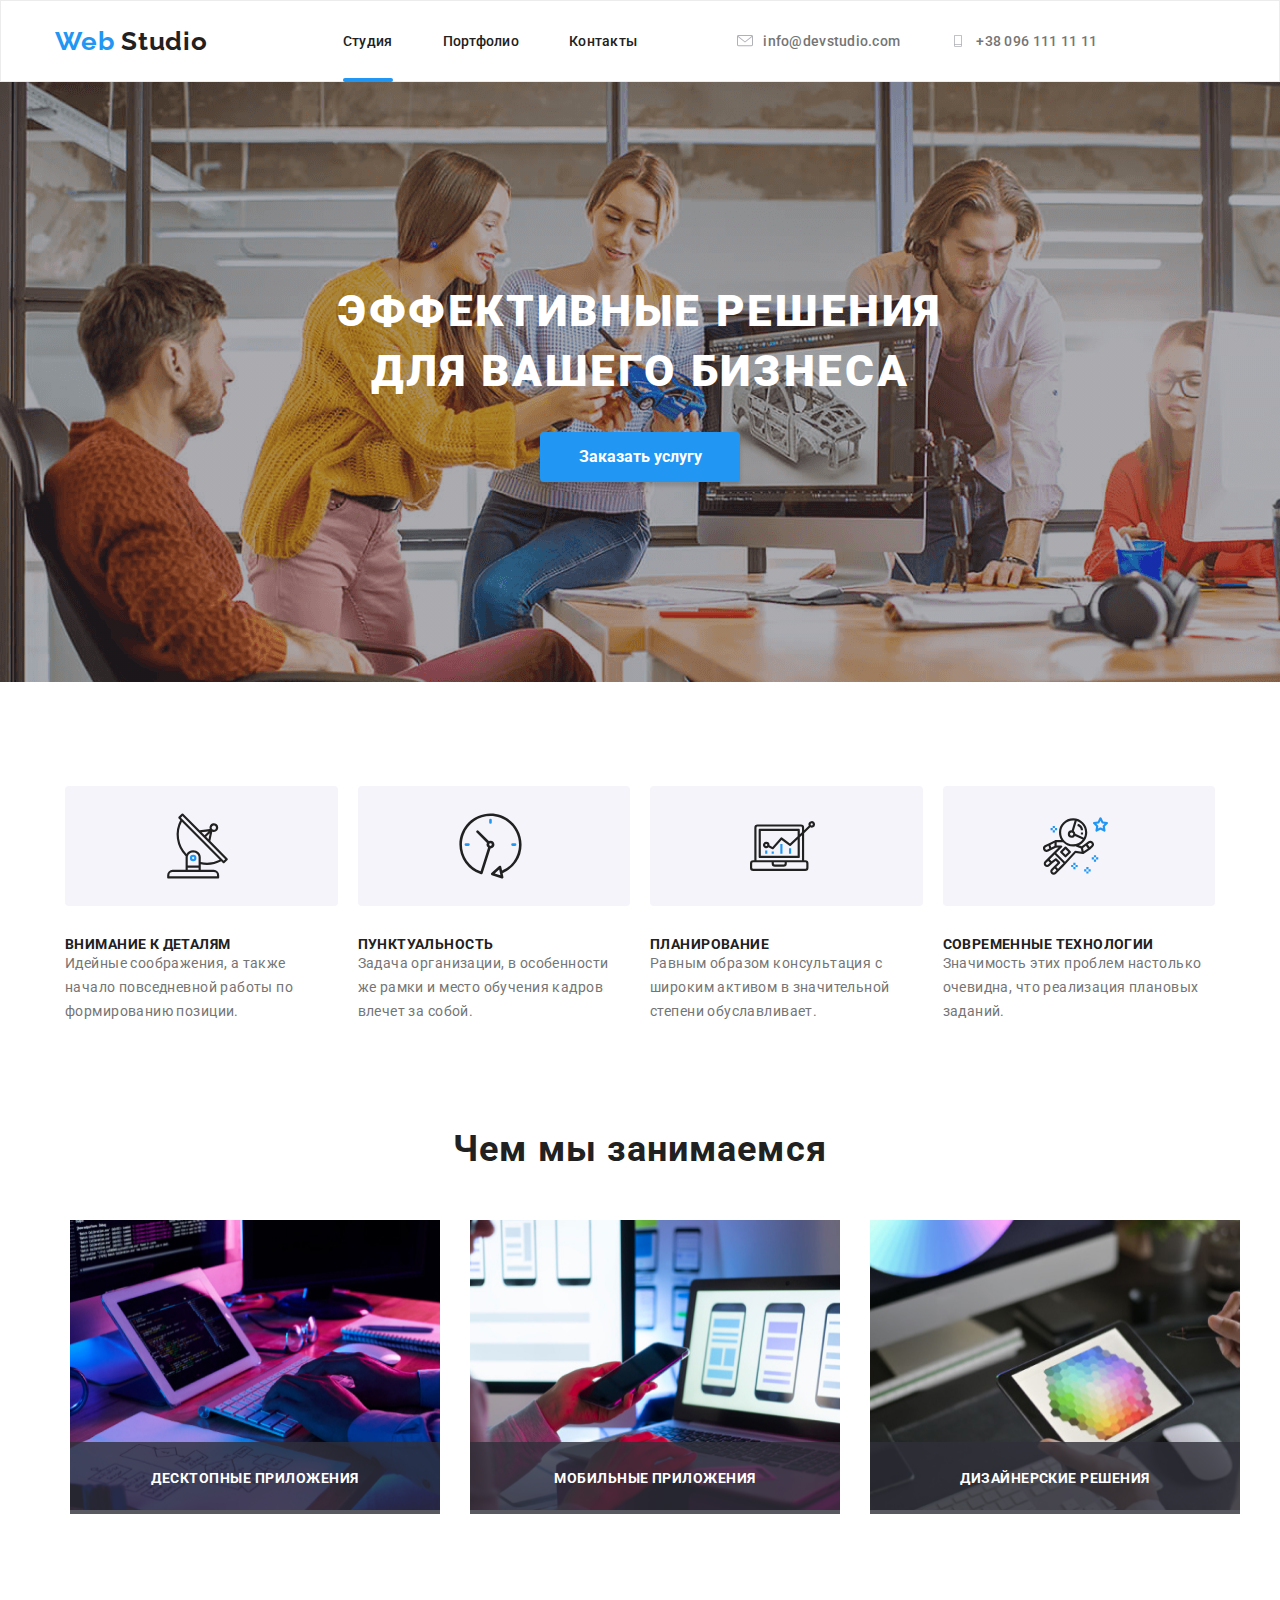
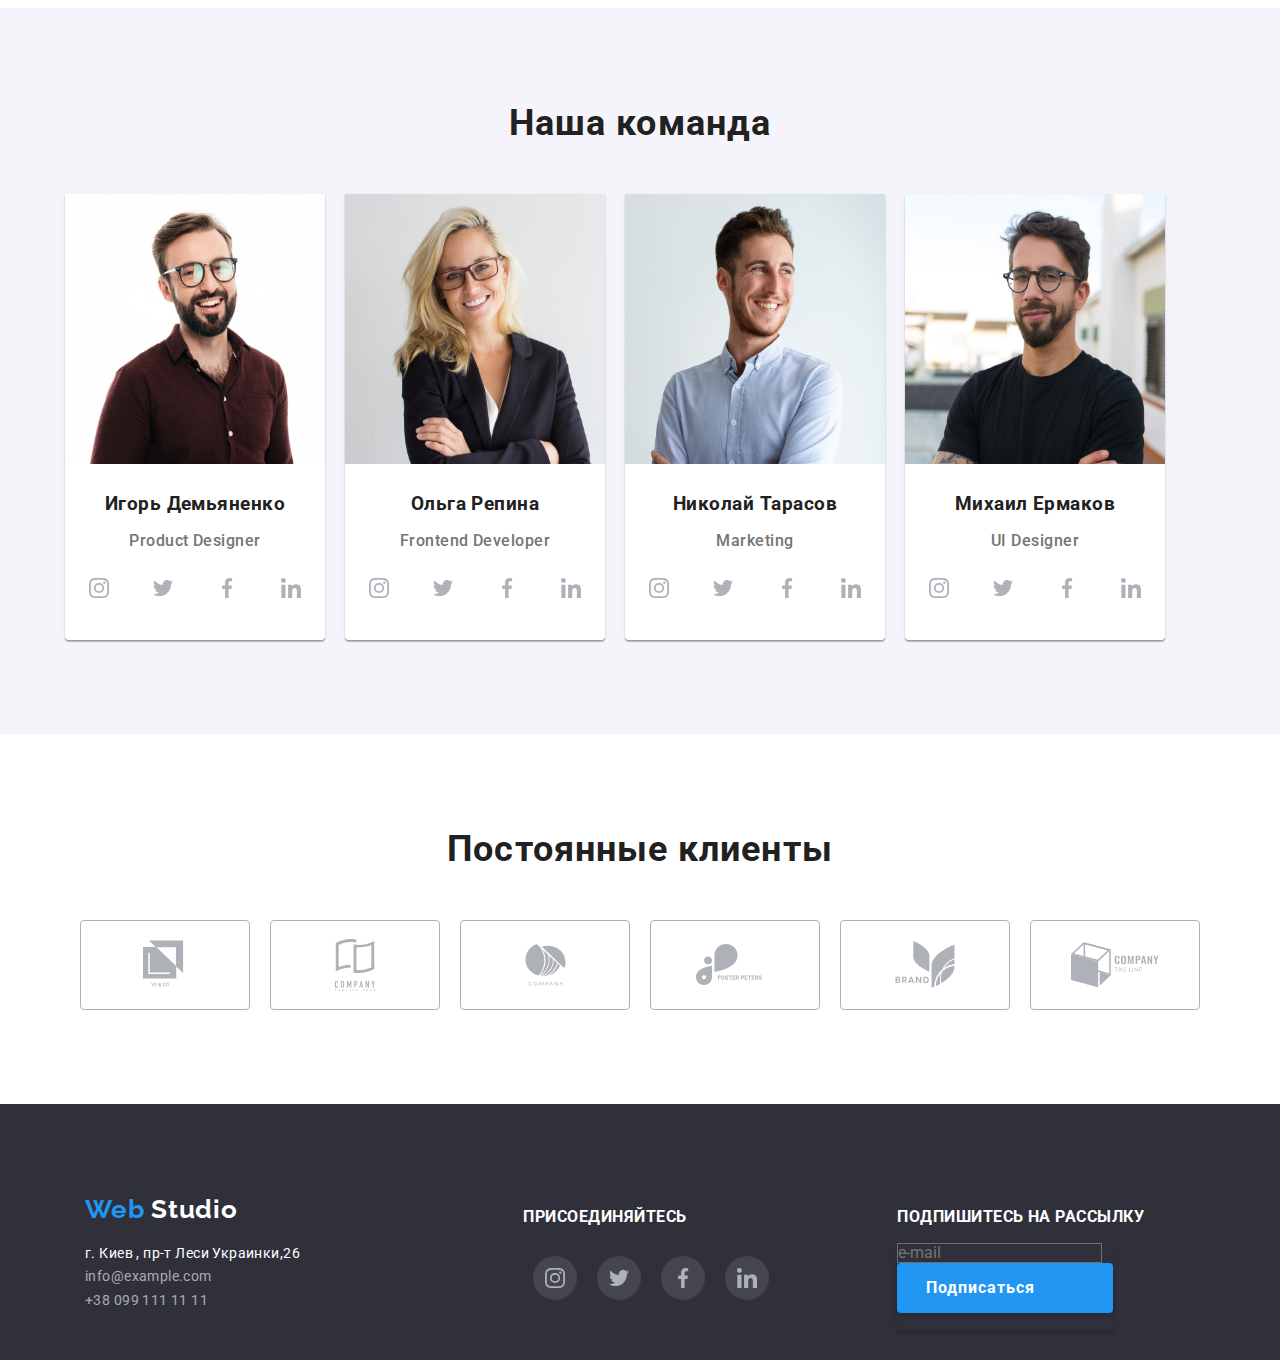
==== commit 138bfb6c: "fix top and bootom size social card" ====
--- a/index.html
+++ b/index.html
@@ -533,7 +533,7 @@
 							<h4>Присоединяйтесь</h4>
 							<div class="social">
 								<ul class="team-list list">
-									<li class="team-card foot-social-card">
+									<li class="foot-social-card team-card">
 										<a
 											href="https://instagram.com/"
 											class="social-link"
@@ -546,7 +546,7 @@
 											</svg>
 										</a>
 									</li>
-									<li class="team-card foot-social-card">
+									<li class="foot-social-card team-card">
 										<a
 											href="https://twitter.com/"
 											class="social-link"
@@ -559,7 +559,7 @@
 											</svg>
 										</a>
 									</li>
-									<li class="team-card foot-social-card">
+									<li class="foot-social-card team-card">
 										<a
 											href="https://facebook.com/"
 											class="social-link"
@@ -572,7 +572,7 @@
 											</svg>
 										</a>
 									</li>
-									<li class="team-card foot-social-card">
+									<li class="foot-social-card team-card">
 										<a
 											href="https://linkedin.com/"
 											class="social-link"
@@ -604,9 +604,8 @@
 		<div class="backdrop is-hidden" data-modal>
 			<div class="modal">
 				<button class="btn-close-modal" data-modal-close>
-					X
-					<svg class="" width="11" height="11">
-						<use xlink:href="./images/icon/icon_close.svg"></use>
+					<svg class="icon social" width="18" height="18">
+						<use xlink:href="./images/sprite.svg#icon_close"></use>
 					</svg>
 				</button>
 				<p>Modal Text</p>
--- a/css/style.css
+++ b/css/style.css
@@ -444,7 +444,7 @@
 	display: flex;
 	flex-wrap: wrap;
 	padding-top: 30px;
-	padding-bottom: 18px;
+	padding-bottom: 30px;
 	flex-direction: column;
 }
 
@@ -480,14 +480,14 @@
 	line-height: 1.875;
 	color: var(--body-color);
 	text-align: center;
+	padding-top: 10px;
+	padding-bottom: 10px;
 }
 
 .team-card {
 	flex-wrap: nowrap;
-	margin-top: 30px;
 	margin-left: 10px;
 	margin-right: 10px;
-	margin-bottom: 30px;
 }
 
 .team-card svg {
@@ -548,8 +548,6 @@
 
 .clients-logo svg {
 	display: flex;
-	/* width: 40px;
-	height: 40px; */
 	justify-content: center;
 }
 
@@ -558,7 +556,8 @@
 	border: 1px solid var(--link-color);
 	--icon-color: var(--link-color);
 	opacity: 1;
-	transition: border 250ms cubic-bezier(0.4, 0, 0.2, 1), opacity 250ms cubic-bezier(0.4, 0, 0.2, 1);
+	transition: fill 250ms cubic-bezier(0.4, 0, 0.2, 1);
+	transition: border 250ms cubic-bezier(0.4, 0, 0.2, 1);
 }
 
 footer {
@@ -599,6 +598,11 @@
 .foot-social-card {
 	background: rgba(255, 255, 255, 0.1);
 	border-radius: 50%;
+	flex-wrap: nowrap;
+	margin-top: 30px;
+	margin-left: 10px;
+	margin-right: 10px;
+	margin-bottom: 30px;
 }
 
 .foot-subscribe {
@@ -677,7 +681,7 @@
 	bottom: 0;
 	width: 100%;
 	background-color: rgba(25, 28, 38, 0.8);
-	pointer-events: none;
+	pointer-events: initial;
 	z-index: 100;
 	opacity: 1;
 
@@ -696,14 +700,14 @@
 
 .modal {
 	width: 528px;
-	/* display: flex; */
+	display: flex;
 	min-width: 528px;
 	height: 80%;
 	padding: 80px 40px;
 	position: absolute;
 	top: 50%;
 	left: 50%;
-	background-color: #f7f7f7;
+	background-color: var(--light-color);
 	transform: translate(-50%, -50%) scale(1);
 	transition: transform 250ms cubic-bezier(0.4, 0, 0.2, 1);
 	padding: 80px 40px;
@@ -723,15 +727,22 @@
 	border-radius: 50%;
 	border: 1px solid rgba(0, 0, 0, 0.1);
 	/* border: 1px solid var(--dark-color); */
-	background-color: var(--icon-color);
+	background-color: var(--light-color);
 	color: var(--light-color);
 	cursor: pointer;
 	z-index: 302;
 }
 
-.btn-close-modal:hover {
-	background-color: var(--link-color);
-	transition: background-color 0.2s ease-in;
+.btn-close-modal svg {
+	display: flex;
+	justify-items: center;
+	align-content: center;
+}
+
+.btn-close-modal:hover,
+.btn-close-modal:focus {
+	--dark-color: var(--link-color);
+	transition: fill 0.2s ease-in;
 }
 
 /* *[ Portfolio page style ]* */
@@ -795,6 +806,11 @@
 .gal-item {
 	width: calc((100% - 30px * 2) / 3);
 	margin-bottom: 30px;
+}
+
+.gal-item:hover {
+	box-shadow: 0px 1px 1px rgba(0, 0, 0, 0.12), 0px 4px 4px rgba(0, 0, 0, 0.06), 1px 4px 6px rgba(0, 0, 0, 0.16);
+	/* border-radius: 0px 0px 4px 4px; */
 }
 
 .card-gallery {
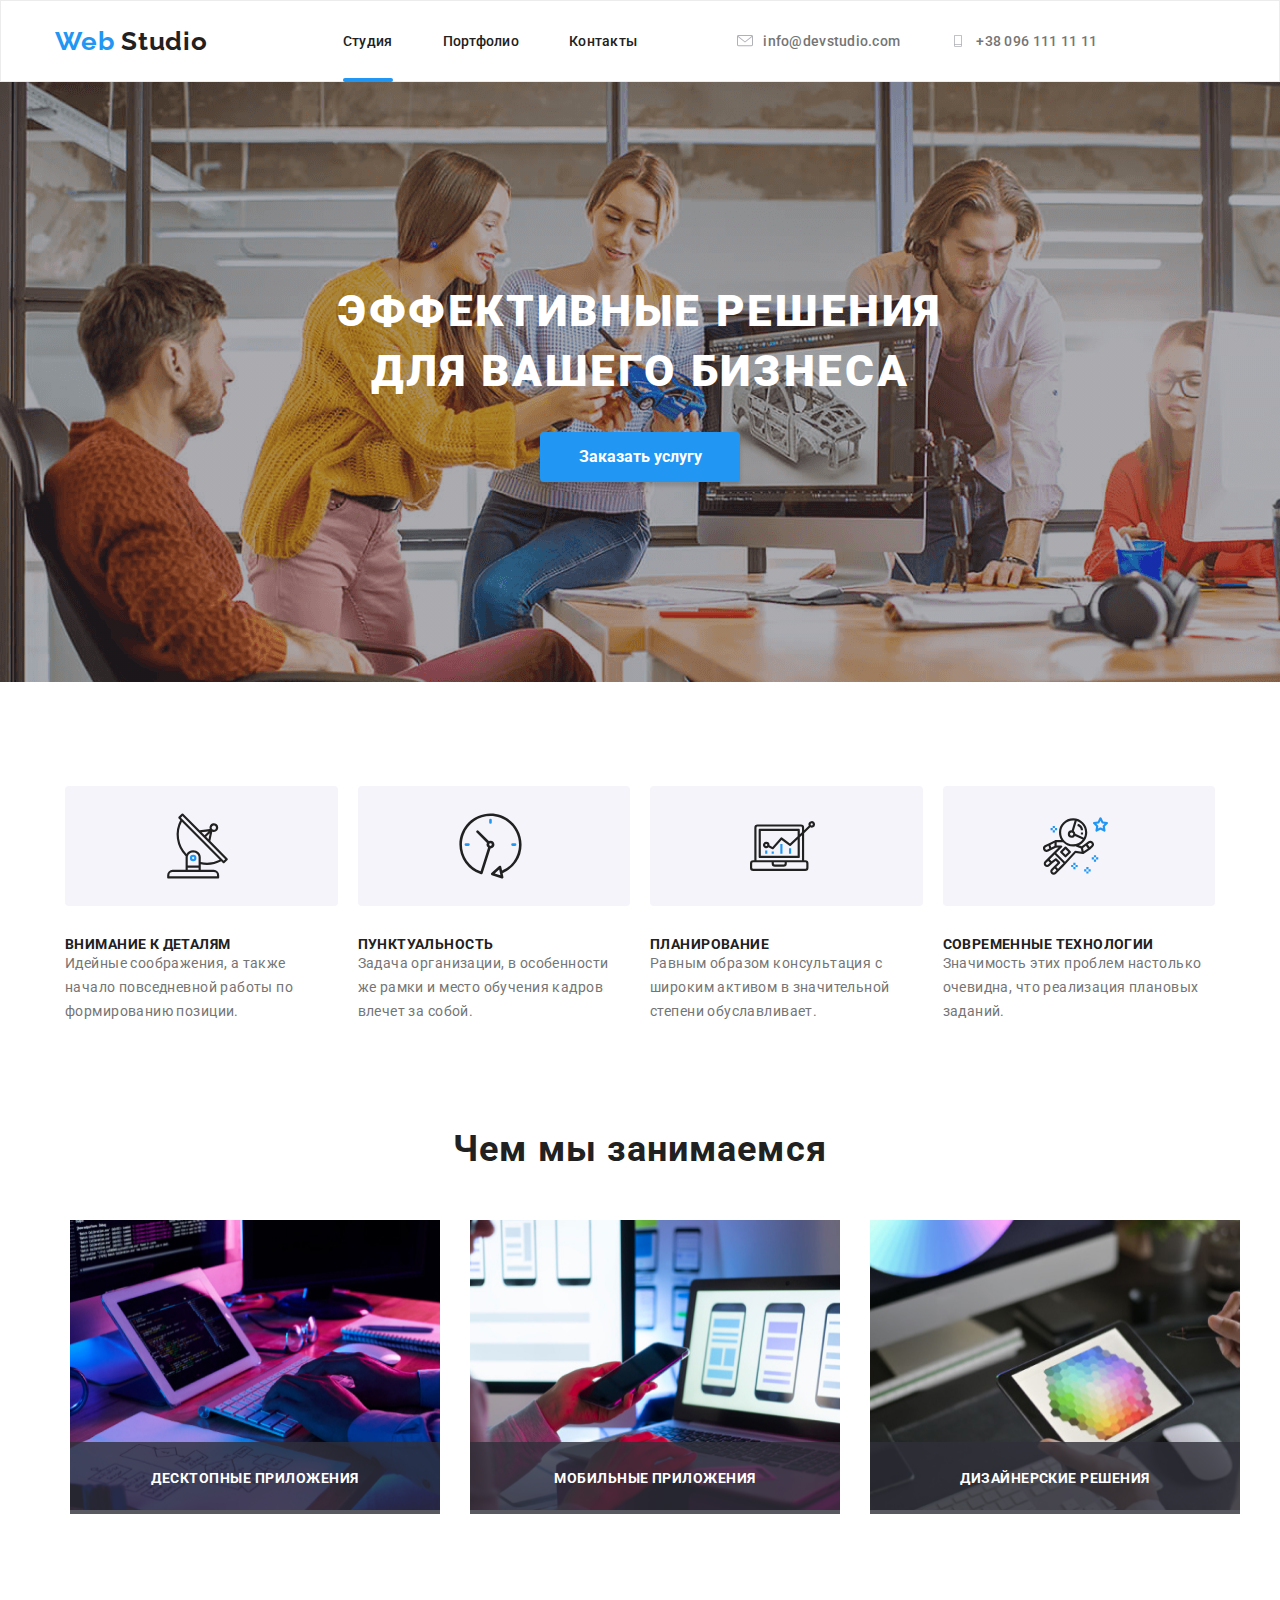
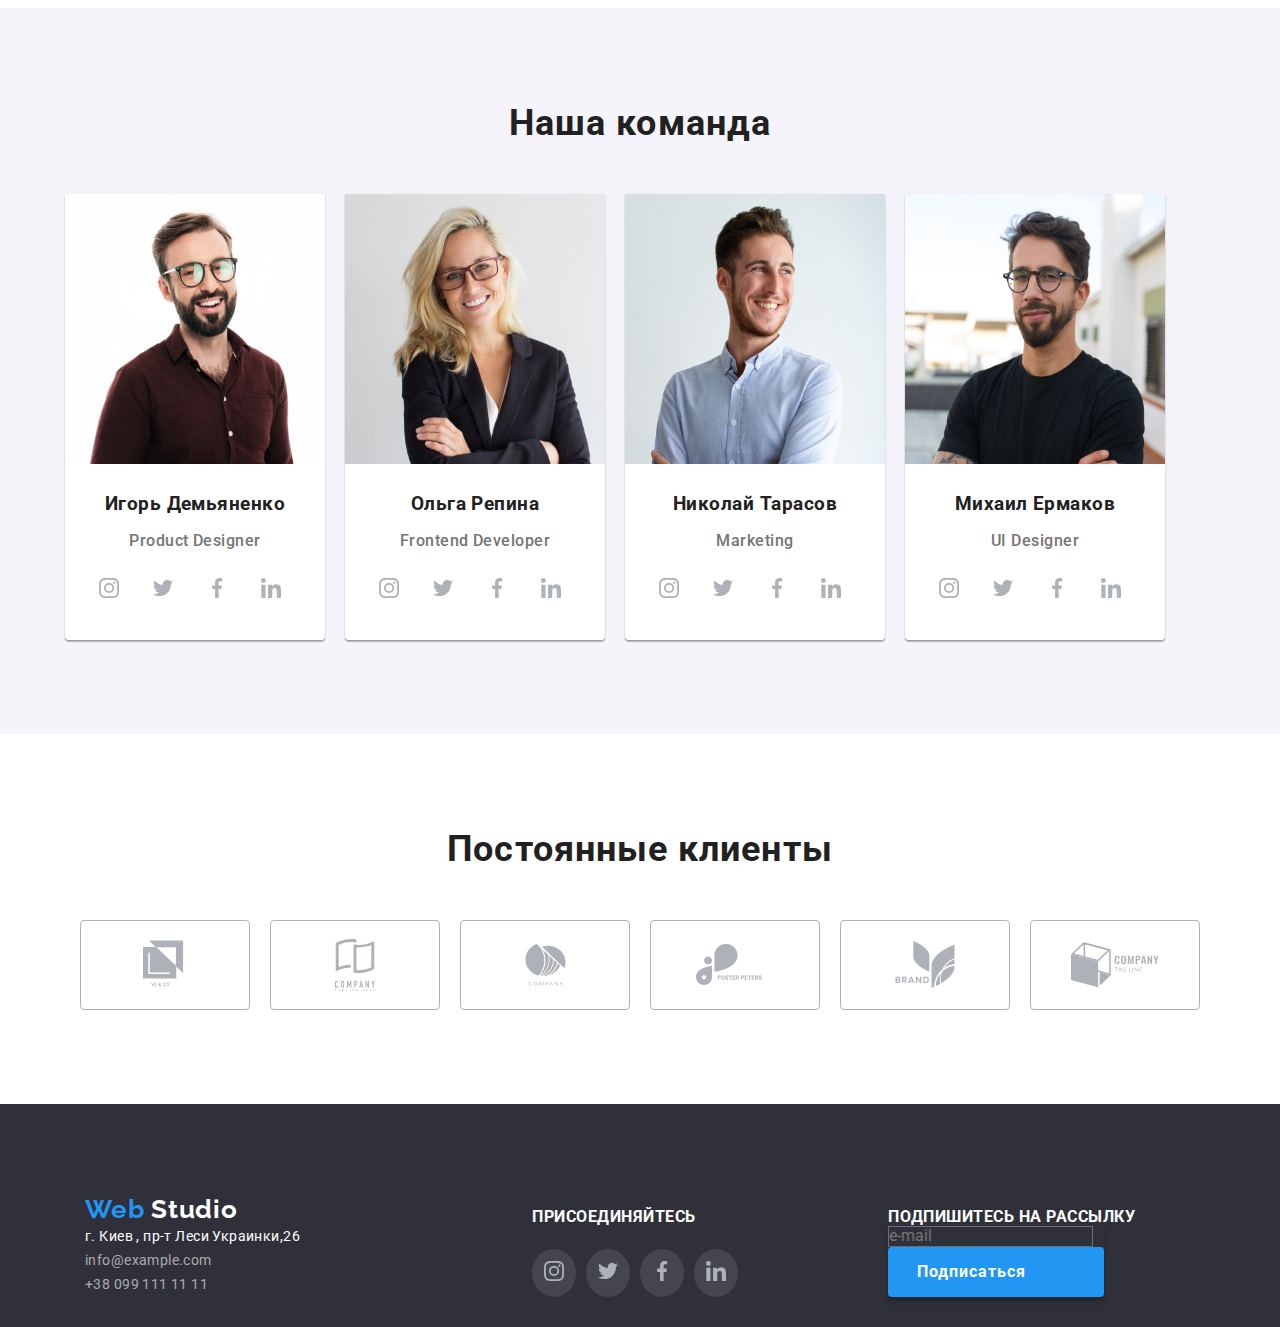
==== commit 49f9001a: "fix position in foooter social" ====
--- a/index.html
+++ b/index.html
@@ -533,7 +533,7 @@
 							<h4>Присоединяйтесь</h4>
 							<div class="social">
 								<ul class="team-list list">
-									<li class="foot-social-card team-card">
+									<li class="foot-social-card">
 										<a
 											href="https://instagram.com/"
 											class="social-link"
@@ -546,7 +546,7 @@
 											</svg>
 										</a>
 									</li>
-									<li class="foot-social-card team-card">
+									<li class="foot-social-card">
 										<a
 											href="https://twitter.com/"
 											class="social-link"
@@ -559,7 +559,7 @@
 											</svg>
 										</a>
 									</li>
-									<li class="foot-social-card team-card">
+									<li class="foot-social-card">
 										<a
 											href="https://facebook.com/"
 											class="social-link"
@@ -572,7 +572,7 @@
 											</svg>
 										</a>
 									</li>
-									<li class="foot-social-card team-card">
+									<li class="foot-social-card">
 										<a
 											href="https://linkedin.com/"
 											class="social-link"
--- a/css/style.css
+++ b/css/style.css
@@ -486,8 +486,7 @@
 
 .team-card {
 	flex-wrap: nowrap;
-	margin-left: 10px;
-	margin-right: 10px;
+	padding-right: 10px;
 }
 
 .team-card svg {
@@ -599,10 +598,8 @@
 	background: rgba(255, 255, 255, 0.1);
 	border-radius: 50%;
 	flex-wrap: nowrap;
-	margin-top: 30px;
-	margin-left: 10px;
+	margin-top: 20px;
 	margin-right: 10px;
-	margin-bottom: 30px;
 }
 
 .foot-subscribe {
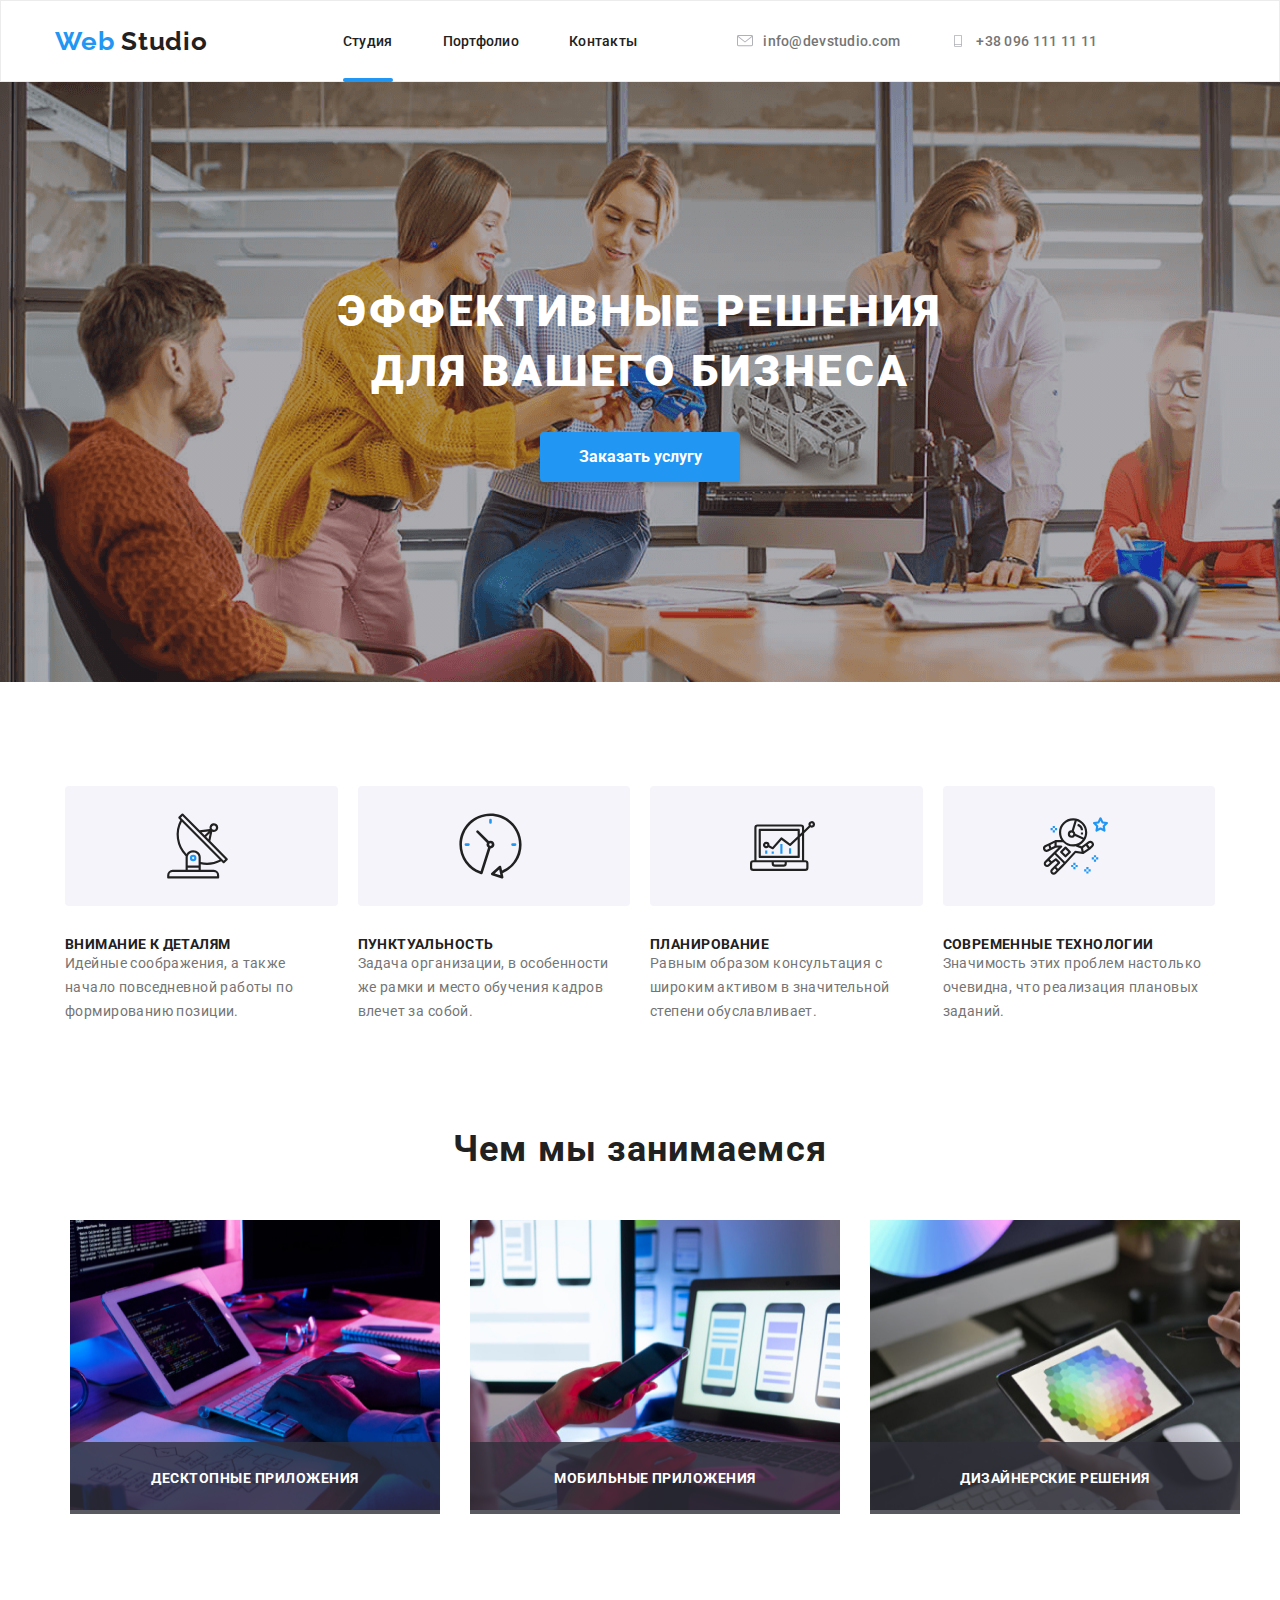
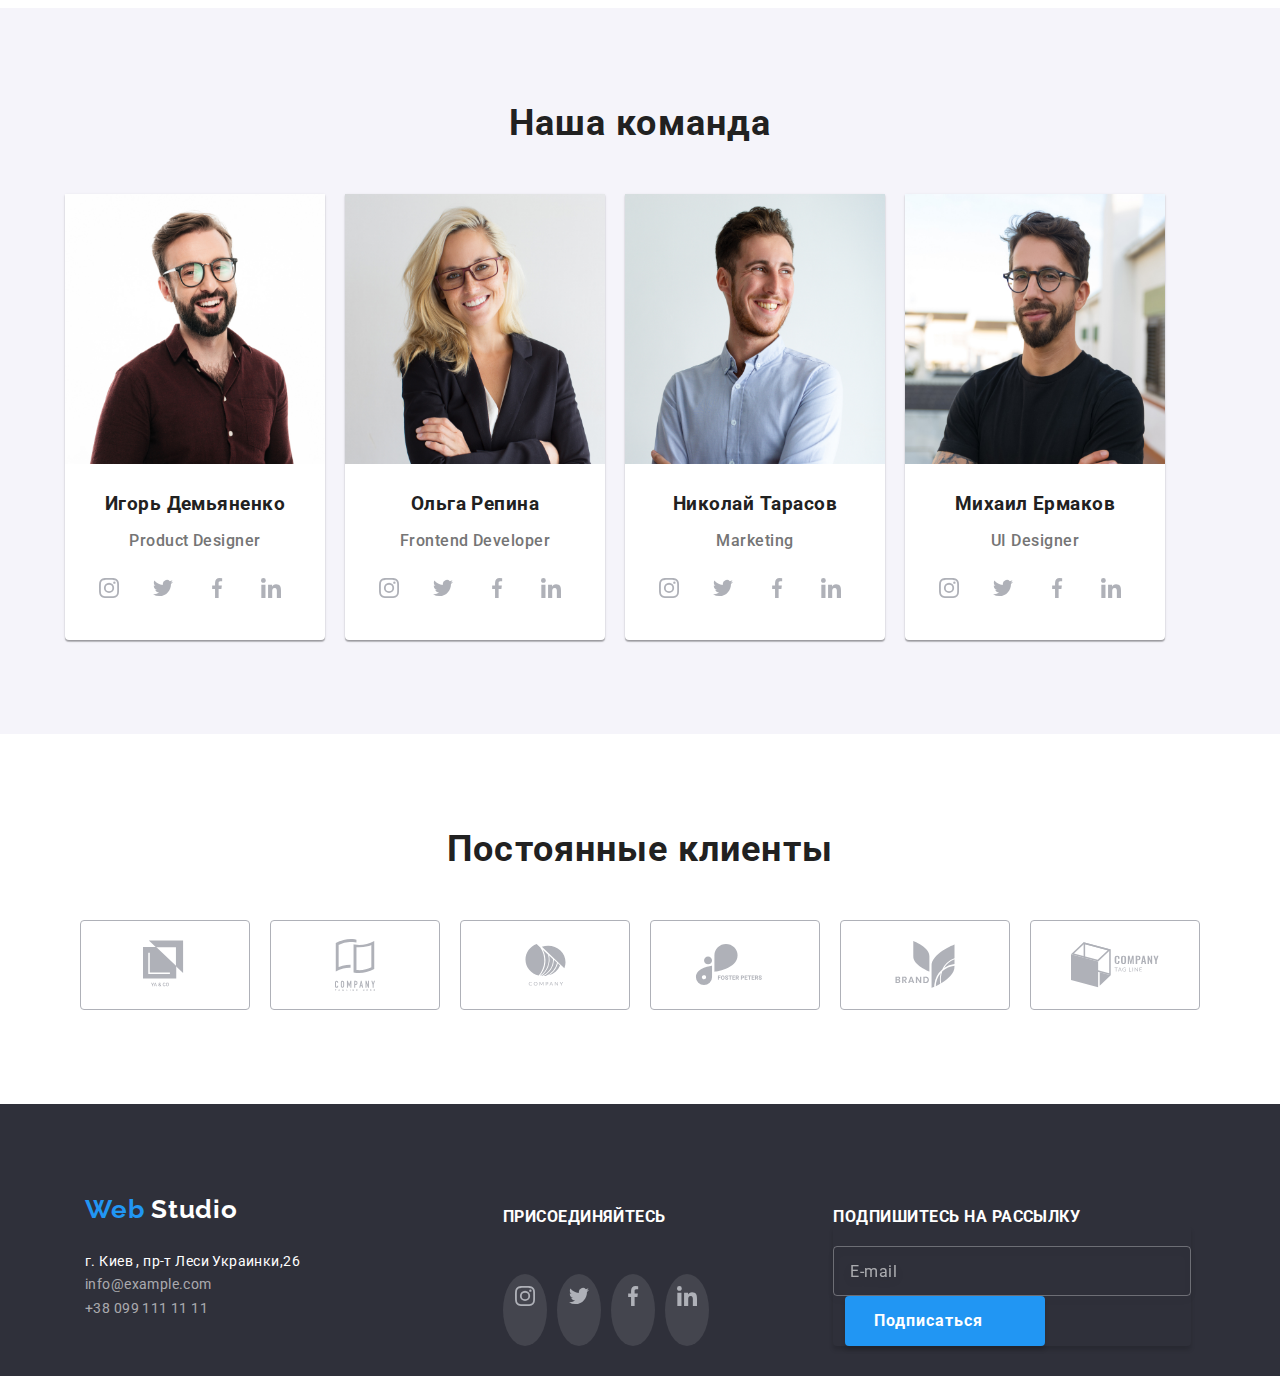
==== commit c69cb373: "Start work with btn-subscribe" ====
--- a/index.html
+++ b/index.html
@@ -590,10 +590,13 @@
 						</li>
 						<li class="foot-subscribe">
 							<h4>Подпишитесь на рассылку</h4>
-							<form action="/" id="usrform">
-								<input type="text" placeholder="e-mail" class="inpt-mail" name="usrname" />
-								<button class="btn-subscribe">
+							<form action="#" method="post" id="usrform">
+								<input type="email" name="email" class="inpt-mail" id="mail" placeholder="E-mail" />
+								<button class="btn-subscribe sub-button button" type="submit">
 									Подписаться
+									<svg width="24" height="24">
+										<use href="./images/icons.svg#icon_telegram"></use>
+									</svg>
 								</button>
 							</form>
 						</li>
--- a/css/style.css
+++ b/css/style.css
@@ -640,6 +640,22 @@
 	/* box-shadow: 0px 4px 4px rgba(0, 0, 0, 0.15);
   border-radius: 4px; */
 	background: var(--footer-bgcolor);
+	margin-top: 20px;
+	width: 358px;
+	height: 50px;
+	background: transparent;
+	padding: 15px 16px;
+	filter: drop-shadow(0px 4px 4px rgba(0, 0, 0, 0.15));
+	border-radius: 4px;
+}
+
+.inpt-mail::placeholder {
+	font-size: 16px;
+	line-height: 1.25;
+	display: flex;
+	align-items: center;
+	letter-spacing: 0.03em;
+	color: rgba(255, 255, 255, 0.6);
 }
 
 .btn-subscribe {
@@ -660,6 +676,12 @@
 	padding-top: 10px;
 	padding-bottom: 10px;
 	border: none;
+	text-align: left;
+	vertical-align: center;
+	position: relative;
+	width: 200px;
+	height: 50px;
+	margin-left: 12px;
 }
 
 .btn-subscribe::after {
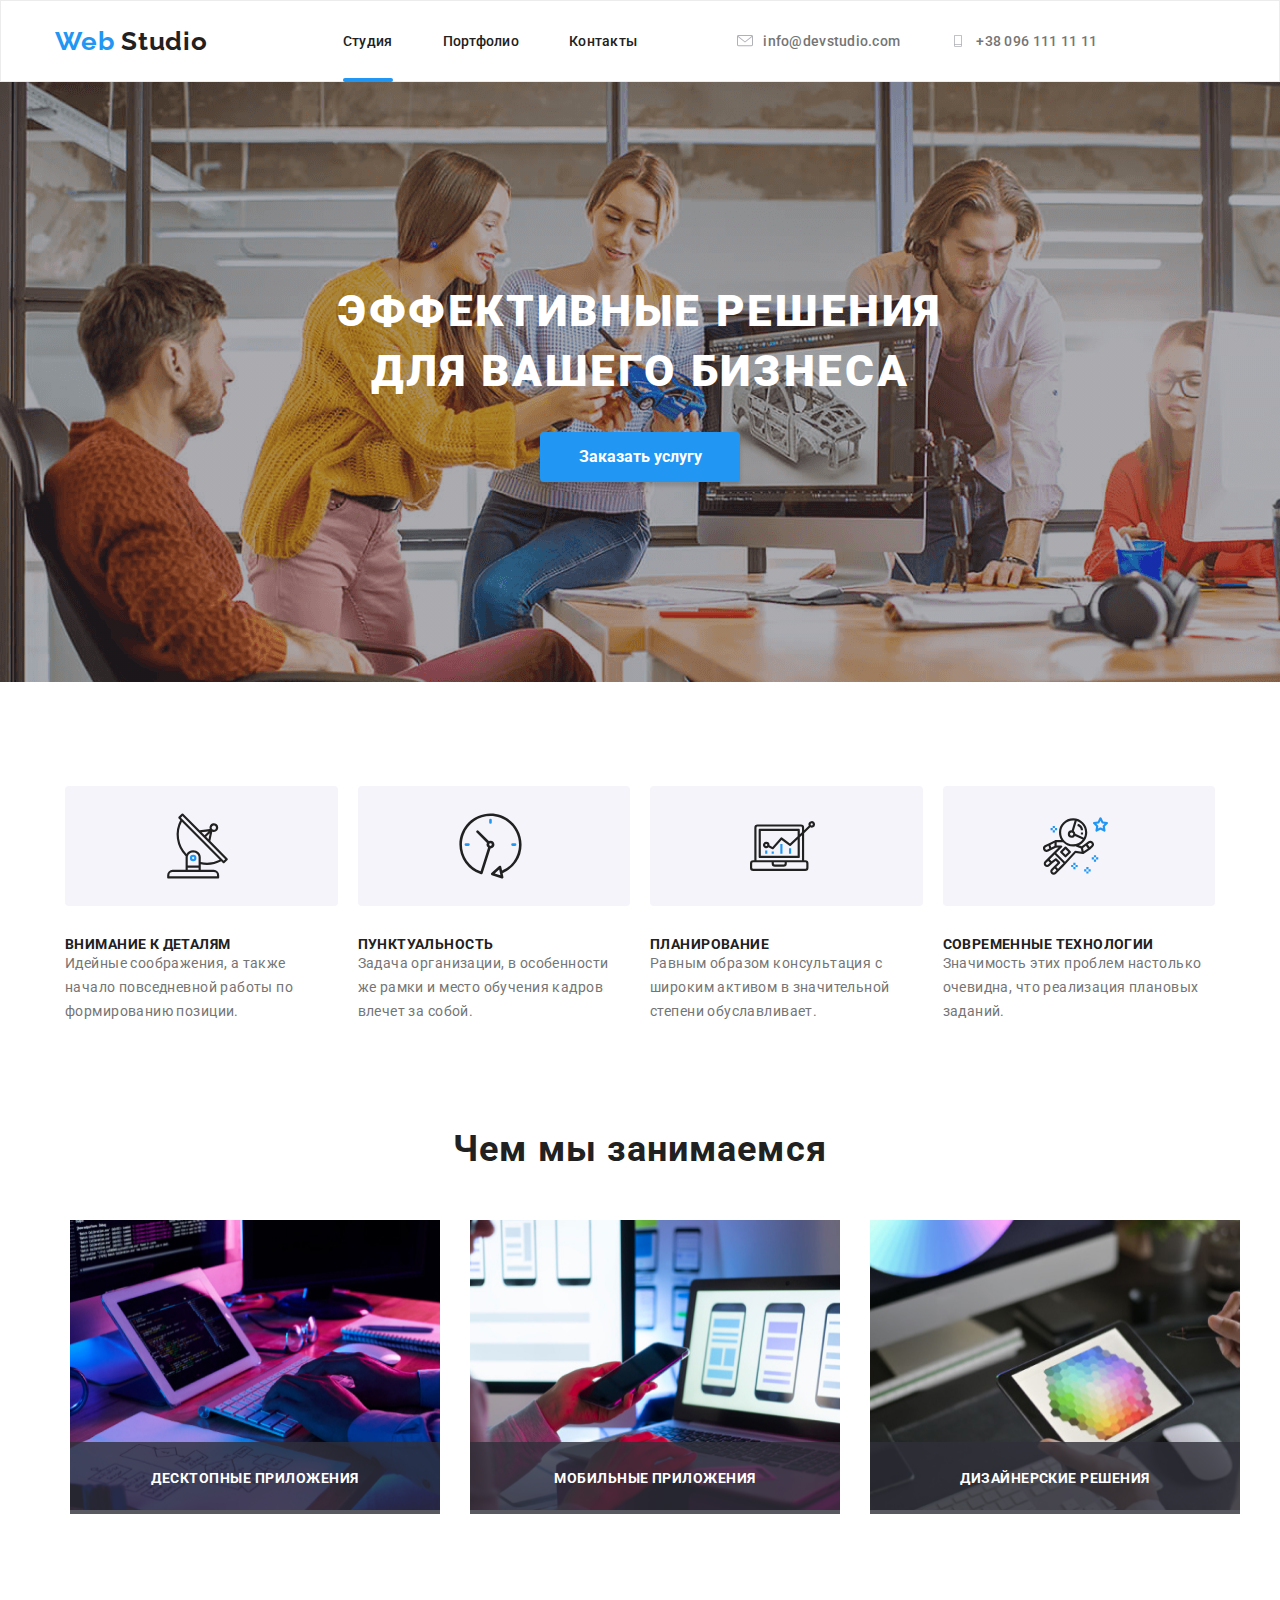
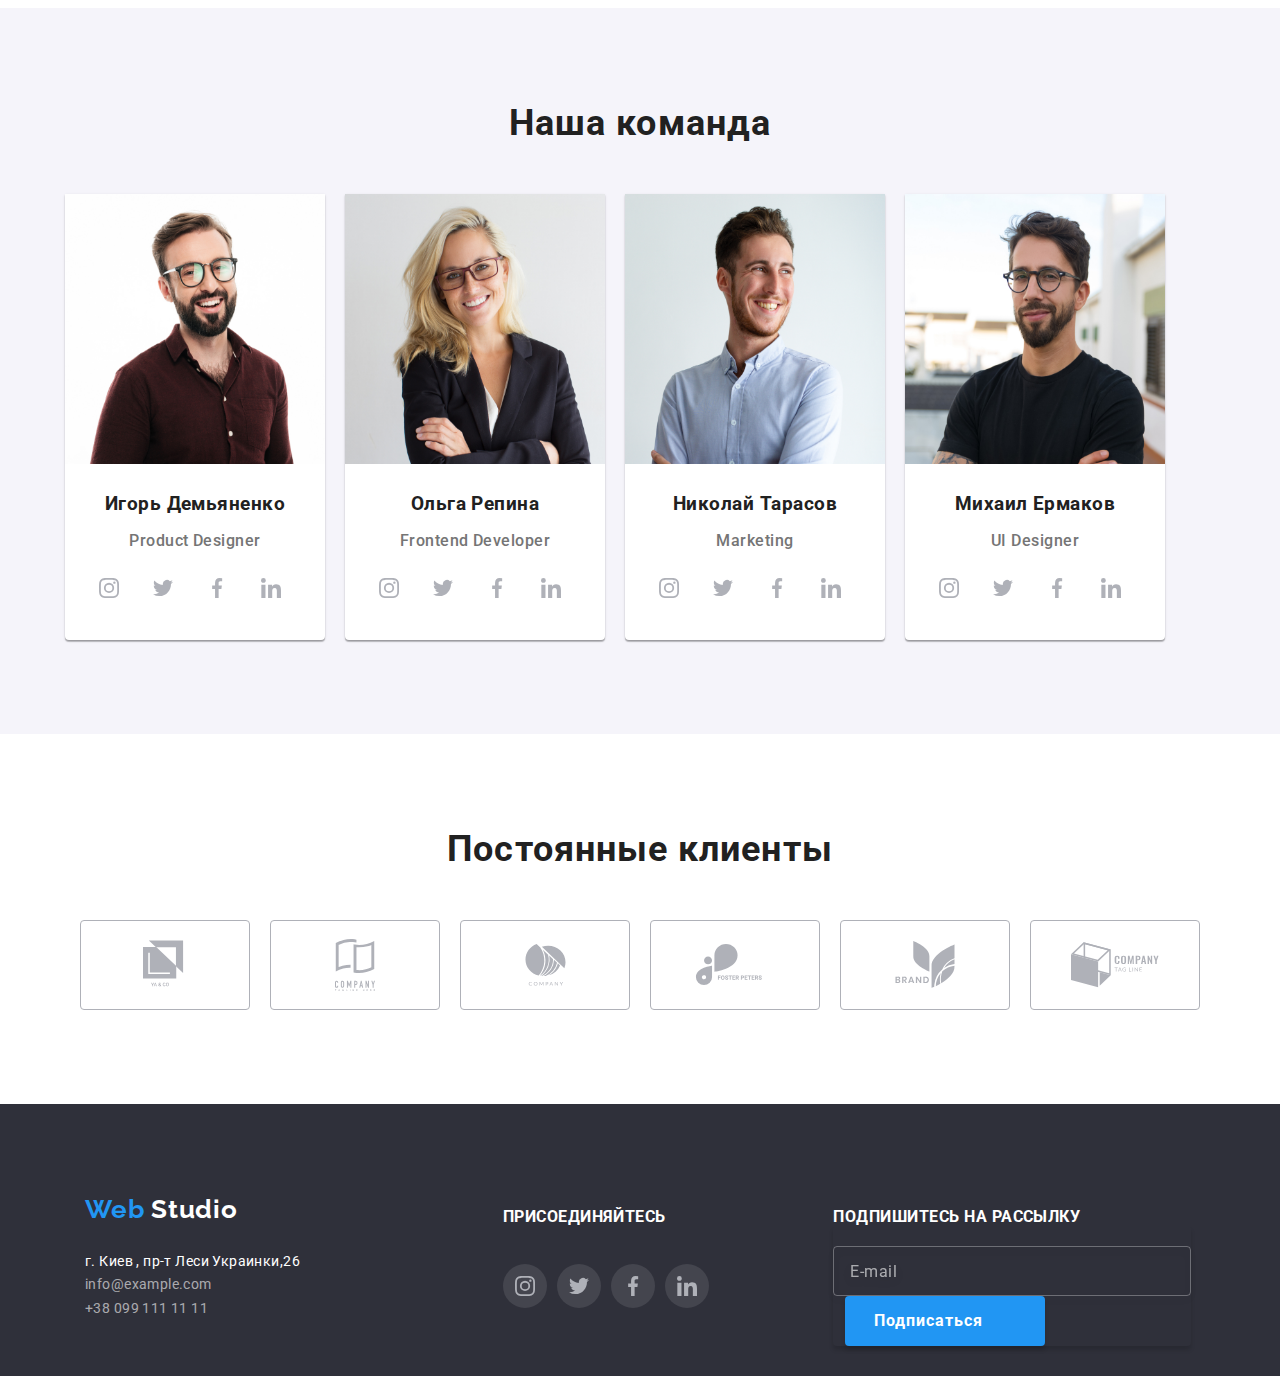
==== commit d829b9ab: "fix foot-social" ====
--- a/index.html
+++ b/index.html
@@ -592,7 +592,7 @@
 							<h4>Подпишитесь на рассылку</h4>
 							<form action="#" method="post" id="usrform">
 								<input type="email" name="email" class="inpt-mail" id="mail" placeholder="E-mail" />
-								<button class="btn-subscribe sub-button button" type="submit">
+								<button class="btn-subscribe" type="submit">
 									Подписаться
 									<svg width="24" height="24">
 										<use href="./images/icons.svg#icon_telegram"></use>
--- a/css/style.css
+++ b/css/style.css
@@ -598,8 +598,11 @@
 	background: rgba(255, 255, 255, 0.1);
 	border-radius: 50%;
 	flex-wrap: nowrap;
-	margin-top: 20px;
+	/* padding-top: 20px;
+	padding-right: 10px; */
 	margin-right: 10px;
+	width: 44px;
+	height: 44px;
 }
 
 .foot-subscribe {
